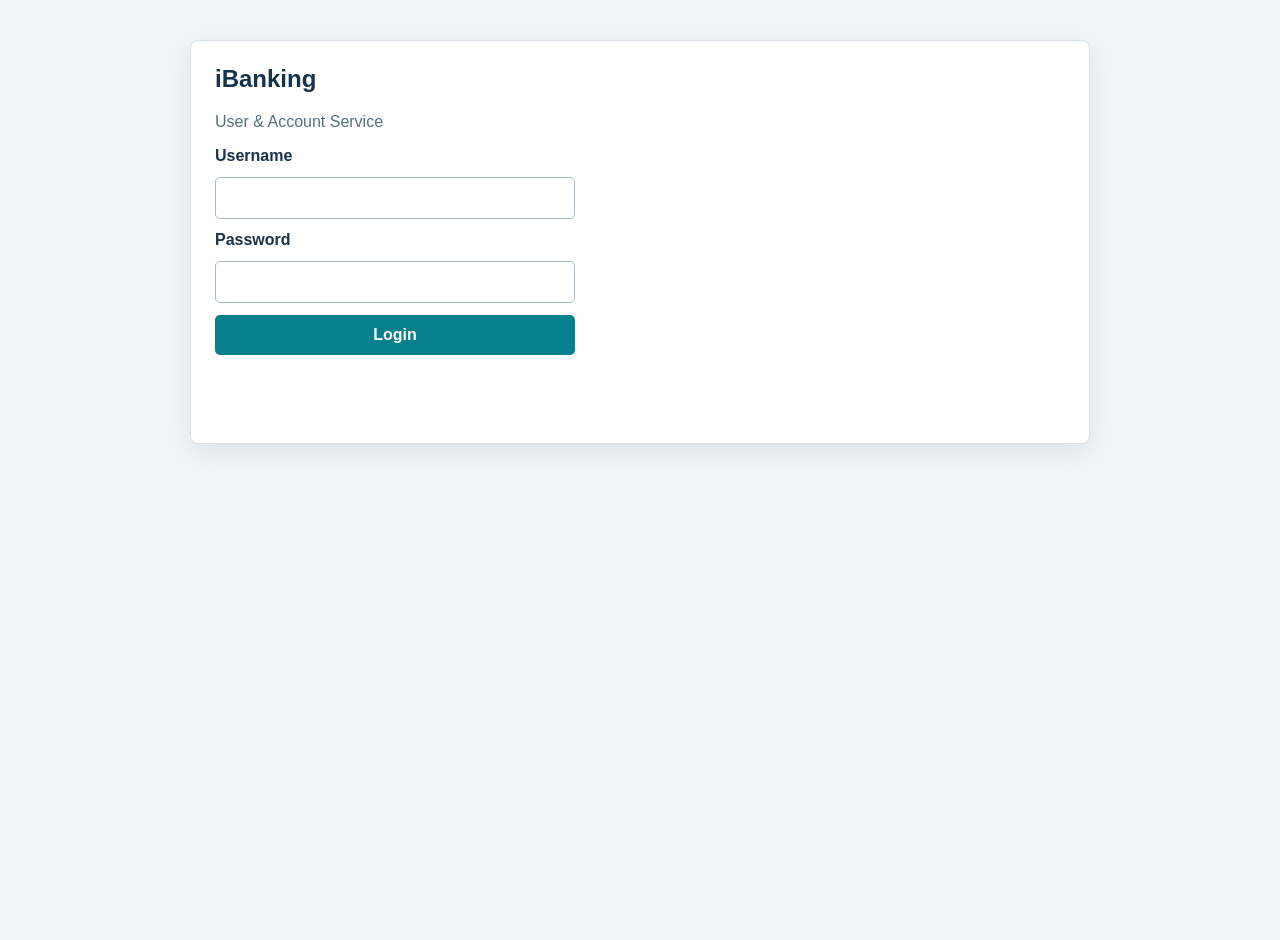
==== frontend/index.html @ 5e80abdf "demo backend and frontend basic" ====
<!doctype html>
<html lang="en">
<head>
	<meta charset="utf-8">
	<meta name="viewport" content="width=device-width, initial-scale=1">
	<title>iBanking User & Account</title>
	<style>
		:root { color-scheme: light; font-family: Arial, sans-serif; color: #17324d; background: #eef4f8; }
		body { margin: 0; min-height: 100vh; }
		main { width: min(900px, calc(100% - 32px)); margin: 40px auto; }
		.panel { background: white; border: 1px solid #d6e1e8; border-radius: 8px; padding: 24px; box-shadow: 0 8px 24px #17324d12; }
		h1, h2 { margin-top: 0; }
		form { display: grid; gap: 12px; max-width: 360px; }
		label { font-weight: 600; }
		input, button { box-sizing: border-box; width: 100%; padding: 11px 12px; font: inherit; border-radius: 5px; border: 1px solid #a9bac7; }
		button { border: 0; color: white; background: #087f8c; cursor: pointer; font-weight: 700; }
		button.secondary { width: auto; background: #547080; padding: 9px 16px; }
		.error { color: #b42318; min-height: 20px; }
		.muted { color: #547080; }
		.profile { display: grid; grid-template-columns: repeat(auto-fit, minmax(180px, 1fr)); gap: 12px; margin-bottom: 24px; }
		.profile div, .account { background: #f4f8fa; padding: 14px; border-radius: 5px; }
		.accounts { display: grid; gap: 10px; }
		.account { display: flex; justify-content: space-between; gap: 16px; flex-wrap: wrap; }
		.hidden { display: none; }
	</style>
</head>
<body>
	<main>
		<section id="login-panel" class="panel">
			<h1>iBanking</h1>
			<p class="muted">User & Account Service</p>
			<form id="login-form">
				<label for="username">Username</label>
				<input id="username" name="username" autocomplete="username" required>
				<label for="password">Password</label>
				<input id="password" name="password" type="password" autocomplete="current-password" required>
				<button type="submit">Login</button>
				<p id="login-error" class="error" role="alert"></p>
			</form>
		</section>

		<section id="dashboard" class="panel hidden">
			<button id="logout" class="secondary" type="button">Logout</button>
			<h1 id="welcome">Profile</h1>
			<div id="profile" class="profile"></div>
			<h2>My Accounts</h2>
			<div id="accounts" class="accounts"></div>
			<p id="dashboard-error" class="error" role="alert"></p>
		</section>
	</main>
	<script>
		const API_BASE_URL = 'http://localhost:8001';
		const tokenKey = 'ibanking_access_token';
		const loginPanel = document.getElementById('login-panel');
		const dashboard = document.getElementById('dashboard');
		const loginError = document.getElementById('login-error');
		const dashboardError = document.getElementById('dashboard-error');

		async function apiRequest(path, options = {}) {
			const token = sessionStorage.getItem(tokenKey);
			const headers = { 'Content-Type': 'application/json', ...(options.headers || {}) };
			if (token) headers.Authorization = `Bearer ${token}`;
			const response = await fetch(`${API_BASE_URL}${path}`, { ...options, headers });
			if (!response.ok) throw new Error((await response.json()).detail || 'Request failed');
			return response.json();
		}

		function renderProfile(user) {
			document.getElementById('welcome').textContent = `Welcome, ${user.fullName}`;
			document.getElementById('profile').innerHTML = [
				['Full name', user.fullName], ['Username', user.username],
				['Phone', user.phone], ['Email', user.email]
			].map(([label, value]) => `<div><strong>${label}</strong><br>${value}</div>`).join('');
		}

		function renderAccounts(accounts) {
			document.getElementById('accounts').innerHTML = accounts.map(account =>
				`<div class="account"><span><strong>${account.accountNumber}</strong><br>${account.status}${account.isDefault ? ' · Default' : ''}</span><strong>${Number(account.balance).toLocaleString()} VND</strong></div>`
			).join('') || '<p class="muted">No accounts found.</p>';
		}

		async function loadDashboard() {
			const [user, accounts] = await Promise.all([apiRequest('/api/v1/users/me'), apiRequest('/api/v1/accounts/me')]);
			renderProfile(user);
			renderAccounts(accounts);
			loginPanel.classList.add('hidden');
			dashboard.classList.remove('hidden');
		}

		document.getElementById('login-form').addEventListener('submit', async event => {
			event.preventDefault();
			loginError.textContent = '';
			try {
				const body = { username: event.target.username.value, password: event.target.password.value };
				const result = await apiRequest('/api/v1/auth/login', { method: 'POST', body: JSON.stringify(body) });
				sessionStorage.setItem(tokenKey, result.access_token);
				await loadDashboard();
			} catch (error) { loginError.textContent = error.message; }
		});

		document.getElementById('logout').addEventListener('click', () => {
			sessionStorage.removeItem(tokenKey);
			dashboard.classList.add('hidden');
			loginPanel.classList.remove('hidden');
		});

		if (sessionStorage.getItem(tokenKey)) loadDashboard().catch(error => {
			sessionStorage.removeItem(tokenKey);
			dashboardError.textContent = error.message;
		});
	</script>
</body>
</html>
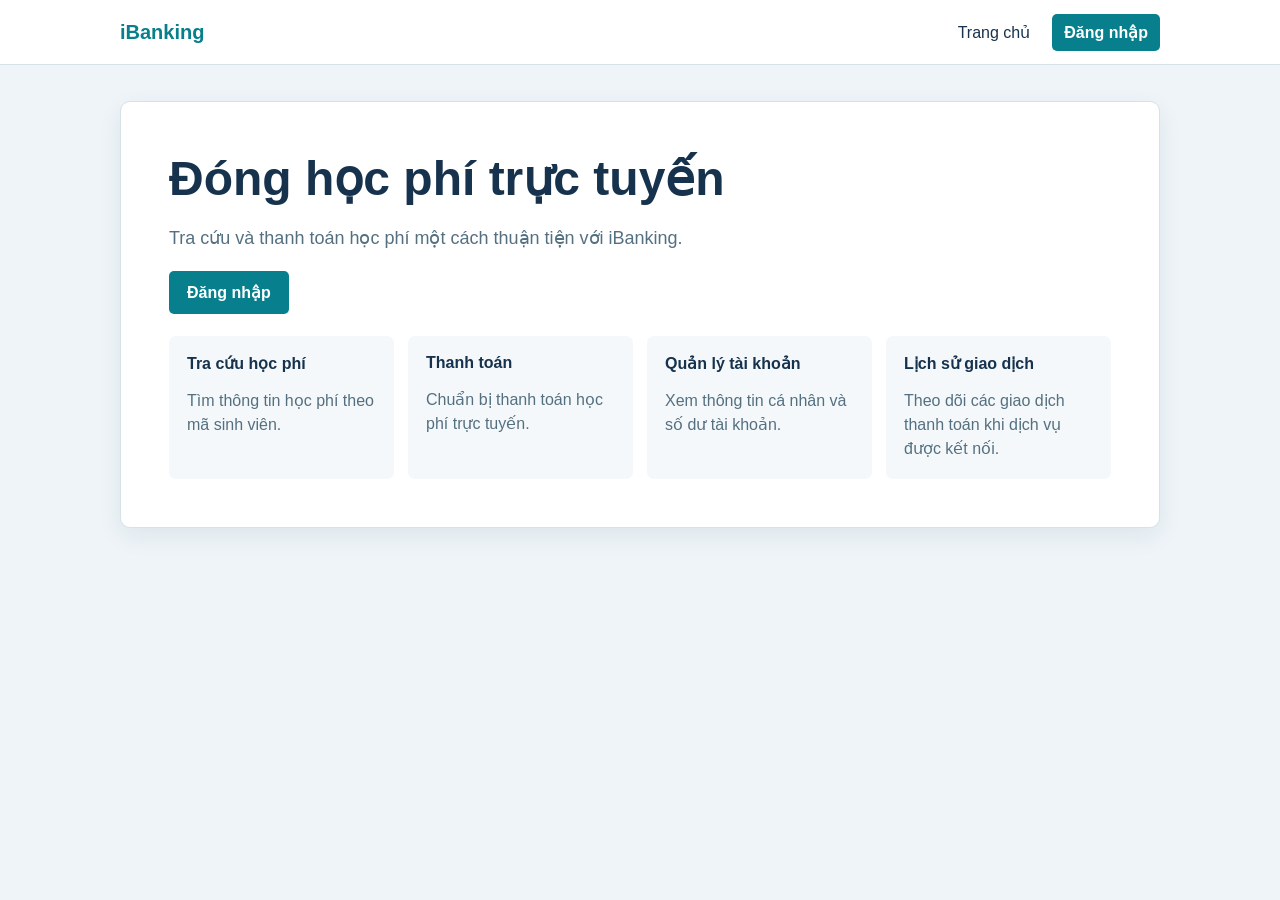
==== commit 4a5212bb: "basic homepage" ====
--- a/frontend/index.html
+++ b/frontend/index.html
@@ -1,15 +1,29 @@
 <!doctype html>
-<html lang="en">
+<html lang="vi">
 <head>
 	<meta charset="utf-8">
 	<meta name="viewport" content="width=device-width, initial-scale=1">
-	<title>iBanking User & Account</title>
+	<title>iBanking – Đóng học phí trực tuyến</title>
 	<style>
 		:root { color-scheme: light; font-family: Arial, sans-serif; color: #17324d; background: #eef4f8; }
 		body { margin: 0; min-height: 100vh; }
-		main { width: min(900px, calc(100% - 32px)); margin: 40px auto; }
-		.panel { background: white; border: 1px solid #d6e1e8; border-radius: 8px; padding: 24px; box-shadow: 0 8px 24px #17324d12; }
+		header { background: white; border-bottom: 1px solid #d6e1e8; }
+		nav { width: min(1040px, calc(100% - 32px)); min-height: 64px; margin: auto; display: flex; align-items: center; justify-content: space-between; gap: 16px; }
+		.brand { color: #087f8c; font-size: 20px; font-weight: 700; text-decoration: none; }
+		.nav-links { display: flex; align-items: center; gap: 10px; }
+		.nav-links a { color: #17324d; text-decoration: none; padding: 9px 12px; border-radius: 5px; }
+		.nav-links a:hover { background: #eef4f8; }
+		.nav-links .nav-login { color: white; background: #087f8c; font-weight: 700; }
+		main { width: min(1040px, calc(100% - 32px)); margin: 36px auto; }
+		.panel { background: white; border: 1px solid #d6e1e8; border-radius: 10px; padding: 28px; box-shadow: 0 8px 24px #17324d12; }
 		h1, h2 { margin-top: 0; }
+		.hero { padding: 48px; }
+		.hero h1 { font-size: clamp(32px, 5vw, 48px); margin-bottom: 14px; }
+		.hero-copy { max-width: 600px; color: #547080; font-size: 18px; line-height: 1.6; }
+		.button { display: inline-block; border: 0; color: white; background: #087f8c; cursor: pointer; font: inherit; font-weight: 700; text-decoration: none; padding: 12px 18px; border-radius: 5px; }
+		.features { display: grid; grid-template-columns: repeat(auto-fit, minmax(190px, 1fr)); gap: 14px; margin-top: 22px; }
+		.feature { background: #f4f8fa; padding: 18px; border-radius: 7px; }
+		.feature p { color: #547080; margin-bottom: 0; line-height: 1.5; }
 		form { display: grid; gap: 12px; max-width: 360px; }
 		label { font-weight: 600; }
 		input, button { box-sizing: border-box; width: 100%; padding: 11px 12px; font: inherit; border-radius: 5px; border: 1px solid #a9bac7; }
@@ -21,29 +35,61 @@
 		.profile div, .account { background: #f4f8fa; padding: 14px; border-radius: 5px; }
 		.accounts { display: grid; gap: 10px; }
 		.account { display: flex; justify-content: space-between; gap: 16px; flex-wrap: wrap; }
+		.section-heading { display: flex; justify-content: space-between; align-items: center; gap: 16px; }
 		.hidden { display: none; }
+		@media (max-width: 560px) {
+			nav { align-items: flex-start; flex-direction: column; padding: 14px 0; }
+			.nav-links { flex-wrap: wrap; }
+			.nav-links a { padding: 8px; }
+			.hero { padding: 28px 22px; }
+			.panel { padding: 22px; }
+		}
 	</style>
 </head>
 <body>
+	<header>
+		<nav aria-label="Điều hướng chính">
+			<a class="brand" href="#home" data-view="home">iBanking</a>
+			<div class="nav-links">
+				<a href="#home" data-view="home">Trang chủ</a>
+				<a id="dashboard-link" class="hidden" href="#dashboard" data-view="dashboard">Tổng quan</a>
+				<a id="login-link" class="nav-login" href="#login" data-view="login">Đăng nhập</a>
+			</div>
+		</nav>
+	</header>
 	<main>
-		<section id="login-panel" class="panel">
-			<h1>iBanking</h1>
-			<p class="muted">User & Account Service</p>
+		<section id="home-panel" class="panel hero">
+			<h1>Đóng học phí trực tuyến</h1>
+			<p class="hero-copy">Tra cứu và thanh toán học phí một cách thuận tiện với iBanking.</p>
+			<a class="button" href="#login" data-view="login">Đăng nhập</a>
+			<div class="features" aria-label="Các tiện ích">
+				<article class="feature"><strong>Tra cứu học phí</strong><p>Tìm thông tin học phí theo mã sinh viên.</p></article>
+				<article class="feature"><strong>Thanh toán</strong><p>Chuẩn bị thanh toán học phí trực tuyến.</p></article>
+				<article class="feature"><strong>Quản lý tài khoản</strong><p>Xem thông tin cá nhân và số dư tài khoản.</p></article>
+				<article class="feature"><strong>Lịch sử giao dịch</strong><p>Theo dõi các giao dịch thanh toán khi dịch vụ được kết nối.</p></article>
+			</div>
+		</section>
+
+		<section id="login-panel" class="panel hidden">
+			<h1>Đăng nhập iBanking</h1>
+			<p class="muted">Sử dụng tài khoản được cấp để tiếp tục.</p>
 			<form id="login-form">
-				<label for="username">Username</label>
+				<label for="username">Tên đăng nhập</label>
 				<input id="username" name="username" autocomplete="username" required>
-				<label for="password">Password</label>
+				<label for="password">Mật khẩu</label>
 				<input id="password" name="password" type="password" autocomplete="current-password" required>
-				<button type="submit">Login</button>
+				<button type="submit">Đăng nhập</button>
 				<p id="login-error" class="error" role="alert"></p>
 			</form>
 		</section>
 
 		<section id="dashboard" class="panel hidden">
-			<button id="logout" class="secondary" type="button">Logout</button>
-			<h1 id="welcome">Profile</h1>
+			<div class="section-heading">
+				<h1 id="welcome">Tổng quan</h1>
+				<button id="logout" class="secondary" type="button">Đăng xuất</button>
+			</div>
 			<div id="profile" class="profile"></div>
-			<h2>My Accounts</h2>
+			<h2>Tài khoản của tôi</h2>
 			<div id="accounts" class="accounts"></div>
 			<p id="dashboard-error" class="error" role="alert"></p>
 		</section>
@@ -51,41 +97,79 @@
 	<script>
 		const API_BASE_URL = 'http://localhost:8001';
 		const tokenKey = 'ibanking_access_token';
+		const homePanel = document.getElementById('home-panel');
 		const loginPanel = document.getElementById('login-panel');
 		const dashboard = document.getElementById('dashboard');
 		const loginError = document.getElementById('login-error');
 		const dashboardError = document.getElementById('dashboard-error');
+		const dashboardLink = document.getElementById('dashboard-link');
+		const loginLink = document.getElementById('login-link');
 
 		async function apiRequest(path, options = {}) {
 			const token = sessionStorage.getItem(tokenKey);
 			const headers = { 'Content-Type': 'application/json', ...(options.headers || {}) };
 			if (token) headers.Authorization = `Bearer ${token}`;
 			const response = await fetch(`${API_BASE_URL}${path}`, { ...options, headers });
-			if (!response.ok) throw new Error((await response.json()).detail || 'Request failed');
+			if (!response.ok) throw new Error((await response.json()).detail || 'Yêu cầu không thành công');
 			return response.json();
 		}
 
+		function showView(view) {
+			homePanel.classList.toggle('hidden', view !== 'home');
+			loginPanel.classList.toggle('hidden', view !== 'login');
+			dashboard.classList.toggle('hidden', view !== 'dashboard');
+		}
+
+		function updateNavigation() {
+			const isAuthenticated = Boolean(sessionStorage.getItem(tokenKey));
+			dashboardLink.classList.toggle('hidden', !isAuthenticated);
+			loginLink.classList.toggle('hidden', isAuthenticated);
+		}
+
 		function renderProfile(user) {
-			document.getElementById('welcome').textContent = `Welcome, ${user.fullName}`;
+			document.getElementById('welcome').textContent = `Xin chào, ${user.fullName}`;
 			document.getElementById('profile').innerHTML = [
-				['Full name', user.fullName], ['Username', user.username],
-				['Phone', user.phone], ['Email', user.email]
+				['Họ và tên', user.fullName], ['Tên đăng nhập', user.username],
+				['Điện thoại', user.phone], ['Email', user.email]
 			].map(([label, value]) => `<div><strong>${label}</strong><br>${value}</div>`).join('');
 		}
 
 		function renderAccounts(accounts) {
 			document.getElementById('accounts').innerHTML = accounts.map(account =>
-				`<div class="account"><span><strong>${account.accountNumber}</strong><br>${account.status}${account.isDefault ? ' · Default' : ''}</span><strong>${Number(account.balance).toLocaleString()} VND</strong></div>`
-			).join('') || '<p class="muted">No accounts found.</p>';
+				`<div class="account"><span><strong>${account.accountNumber}</strong><br>${account.status}${account.isDefault ? ' · Mặc định' : ''}</span><strong>${Number(account.balance).toLocaleString('vi-VN')} VNĐ</strong></div>`
+			).join('') || '<p class="muted">Chưa có tài khoản.</p>';
 		}
 
 		async function loadDashboard() {
 			const [user, accounts] = await Promise.all([apiRequest('/api/v1/users/me'), apiRequest('/api/v1/accounts/me')]);
 			renderProfile(user);
 			renderAccounts(accounts);
-			loginPanel.classList.add('hidden');
-			dashboard.classList.remove('hidden');
-		}
+			updateNavigation();
+			showView('dashboard');
+		}
+
+		async function navigate(view) {
+			if (view === 'dashboard') {
+				if (!sessionStorage.getItem(tokenKey)) return showView('login');
+				try {
+					await loadDashboard();
+				} catch (error) {
+					dashboardError.textContent = error.message;
+					sessionStorage.removeItem(tokenKey);
+					updateNavigation();
+					showView('login');
+				}
+				return;
+			}
+			showView(view);
+		}
+
+		document.querySelectorAll('[data-view]').forEach(link => link.addEventListener('click', event => {
+			event.preventDefault();
+			const view = event.currentTarget.dataset.view;
+			history.replaceState(null, '', `#${view}`);
+			navigate(view);
+		}));
 
 		document.getElementById('login-form').addEventListener('submit', async event => {
 			event.preventDefault();
@@ -95,19 +179,30 @@
 				const result = await apiRequest('/api/v1/auth/login', { method: 'POST', body: JSON.stringify(body) });
 				sessionStorage.setItem(tokenKey, result.access_token);
 				await loadDashboard();
+				history.replaceState(null, '', '#dashboard');
 			} catch (error) { loginError.textContent = error.message; }
 		});
 
 		document.getElementById('logout').addEventListener('click', () => {
 			sessionStorage.removeItem(tokenKey);
-			dashboard.classList.add('hidden');
-			loginPanel.classList.remove('hidden');
+			updateNavigation();
+			showView('home');
+			history.replaceState(null, '', '#home');
 		});
 
-		if (sessionStorage.getItem(tokenKey)) loadDashboard().catch(error => {
-			sessionStorage.removeItem(tokenKey);
-			dashboardError.textContent = error.message;
-		});
+		updateNavigation();
+		if (sessionStorage.getItem(tokenKey)) {
+			loadDashboard().catch(error => {
+				sessionStorage.removeItem(tokenKey);
+				dashboardError.textContent = error.message;
+				updateNavigation();
+				showView('login');
+			});
+		} else if (location.hash === '#login') {
+			showView('login');
+		} else {
+			showView('home');
+		}
 	</script>
 </body>
 </html>
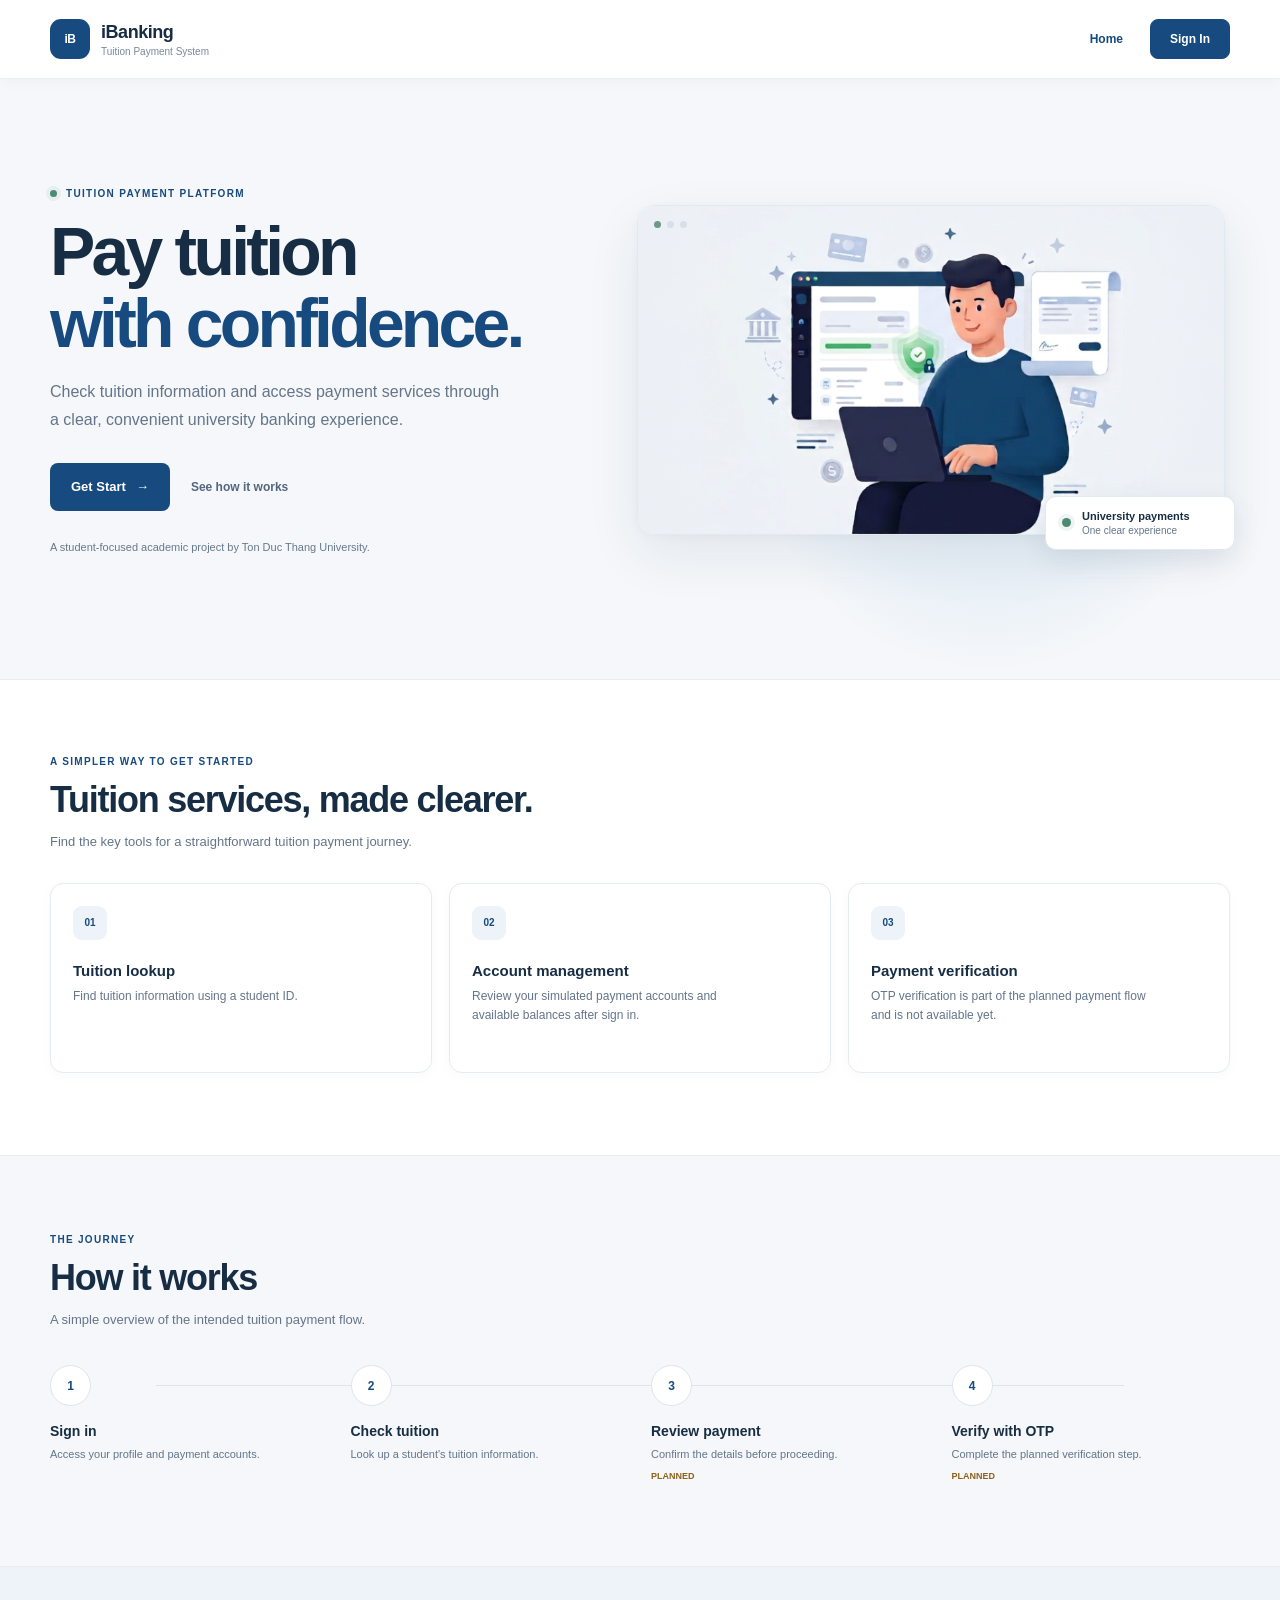
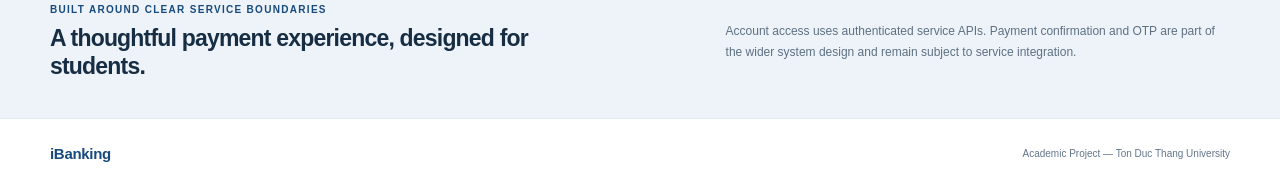
==== commit 046297f2: "user service demo + tuition basic UI: not bakend tuition yet" ====
--- a/frontend/index.html
+++ b/frontend/index.html
@@ -1,208 +1,106 @@
 <!doctype html>
-<html lang="vi">
+<html lang="en">
 <head>
 	<meta charset="utf-8">
 	<meta name="viewport" content="width=device-width, initial-scale=1">
-	<title>iBanking – Đóng học phí trực tuyến</title>
-	<style>
-		:root { color-scheme: light; font-family: Arial, sans-serif; color: #17324d; background: #eef4f8; }
-		body { margin: 0; min-height: 100vh; }
-		header { background: white; border-bottom: 1px solid #d6e1e8; }
-		nav { width: min(1040px, calc(100% - 32px)); min-height: 64px; margin: auto; display: flex; align-items: center; justify-content: space-between; gap: 16px; }
-		.brand { color: #087f8c; font-size: 20px; font-weight: 700; text-decoration: none; }
-		.nav-links { display: flex; align-items: center; gap: 10px; }
-		.nav-links a { color: #17324d; text-decoration: none; padding: 9px 12px; border-radius: 5px; }
-		.nav-links a:hover { background: #eef4f8; }
-		.nav-links .nav-login { color: white; background: #087f8c; font-weight: 700; }
-		main { width: min(1040px, calc(100% - 32px)); margin: 36px auto; }
-		.panel { background: white; border: 1px solid #d6e1e8; border-radius: 10px; padding: 28px; box-shadow: 0 8px 24px #17324d12; }
-		h1, h2 { margin-top: 0; }
-		.hero { padding: 48px; }
-		.hero h1 { font-size: clamp(32px, 5vw, 48px); margin-bottom: 14px; }
-		.hero-copy { max-width: 600px; color: #547080; font-size: 18px; line-height: 1.6; }
-		.button { display: inline-block; border: 0; color: white; background: #087f8c; cursor: pointer; font: inherit; font-weight: 700; text-decoration: none; padding: 12px 18px; border-radius: 5px; }
-		.features { display: grid; grid-template-columns: repeat(auto-fit, minmax(190px, 1fr)); gap: 14px; margin-top: 22px; }
-		.feature { background: #f4f8fa; padding: 18px; border-radius: 7px; }
-		.feature p { color: #547080; margin-bottom: 0; line-height: 1.5; }
-		form { display: grid; gap: 12px; max-width: 360px; }
-		label { font-weight: 600; }
-		input, button { box-sizing: border-box; width: 100%; padding: 11px 12px; font: inherit; border-radius: 5px; border: 1px solid #a9bac7; }
-		button { border: 0; color: white; background: #087f8c; cursor: pointer; font-weight: 700; }
-		button.secondary { width: auto; background: #547080; padding: 9px 16px; }
-		.error { color: #b42318; min-height: 20px; }
-		.muted { color: #547080; }
-		.profile { display: grid; grid-template-columns: repeat(auto-fit, minmax(180px, 1fr)); gap: 12px; margin-bottom: 24px; }
-		.profile div, .account { background: #f4f8fa; padding: 14px; border-radius: 5px; }
-		.accounts { display: grid; gap: 10px; }
-		.account { display: flex; justify-content: space-between; gap: 16px; flex-wrap: wrap; }
-		.section-heading { display: flex; justify-content: space-between; align-items: center; gap: 16px; }
-		.hidden { display: none; }
-		@media (max-width: 560px) {
-			nav { align-items: flex-start; flex-direction: column; padding: 14px 0; }
-			.nav-links { flex-wrap: wrap; }
-			.nav-links a { padding: 8px; }
-			.hero { padding: 28px 22px; }
-			.panel { padding: 22px; }
-		}
-	</style>
+	<title>iBanking | Tuition Payment System</title>
+	<link rel="stylesheet" href="css/style.css">
+	<script src="js/auth.js" defer></script>
 </head>
-<body>
-	<header>
-		<nav aria-label="Điều hướng chính">
-			<a class="brand" href="#home" data-view="home">iBanking</a>
-			<div class="nav-links">
-				<a href="#home" data-view="home">Trang chủ</a>
-				<a id="dashboard-link" class="hidden" href="#dashboard" data-view="dashboard">Tổng quan</a>
-				<a id="login-link" class="nav-login" href="#login" data-view="login">Đăng nhập</a>
+<body class="landing-page">
+	<header class="landing-header">
+		<div class="landing-header-inner container">
+			<a class="landing-brand" href="index.html" aria-label="iBanking home">
+				<span class="landing-brand-mark" aria-hidden="true">iB</span>
+				<span><strong>iBanking</strong><small>Tuition Payment System</small></span>
+			</a>
+			<nav class="landing-nav" aria-label="Main navigation">
+				<a class="public-home-link active" href="index.html">Home</a>
+				<a class="auth-link logged-in-only hidden" href="dashboard.html">Dashboard</a>
+				<a class="auth-link logged-in-only hidden" href="tuition.html">Tuition</a>
+				<a class="auth-link logged-in-only hidden" href="accounts.html">Accounts</a>
+				<a class="auth-link logged-in-only hidden" href="history.html">History</a>
+				<a class="auth-link logged-in-only hidden" href="profile.html">Profile</a>
+				<a class="landing-signin auth-link logged-out-only" href="login.html">Sign In</a>
+				<a class="landing-signin auth-link logged-in-only hidden" href="login.html" data-logout>Logout</a>
+			</nav>
+		</div>
+	</header>
+
+	<main>
+		<section class="landing-hero container" aria-labelledby="hero-title">
+			<div class="landing-hero-copy">
+				<p class="landing-kicker"><span aria-hidden="true"></span> Tuition payment platform</p>
+				<h1 id="hero-title">Pay tuition<br><span>with confidence.</span></h1>
+				<p class="landing-lead">Check tuition information and access payment services through a clear, convenient university banking experience.</p>
+				<div class="landing-actions">
+					<a class="button landing-primary-cta logged-out-only" href="login.html">Get Start <span aria-hidden="true">&rarr;</span></a>
+					<a class="button landing-primary-cta auth-link logged-in-only hidden" href="dashboard.html">Go to Dashboard <span aria-hidden="true">&rarr;</span></a>
+					<a class="landing-secondary-cta" href="#how-it-works">See how it works</a>
+				</div>
+				<p class="landing-caption">A student-focused academic project by Ton Duc Thang University.</p>
 			</div>
-		</nav>
-	</header>
-	<main>
-		<section id="home-panel" class="panel hero">
-			<h1>Đóng học phí trực tuyến</h1>
-			<p class="hero-copy">Tra cứu và thanh toán học phí một cách thuận tiện với iBanking.</p>
-			<a class="button" href="#login" data-view="login">Đăng nhập</a>
-			<div class="features" aria-label="Các tiện ích">
-				<article class="feature"><strong>Tra cứu học phí</strong><p>Tìm thông tin học phí theo mã sinh viên.</p></article>
-				<article class="feature"><strong>Thanh toán</strong><p>Chuẩn bị thanh toán học phí trực tuyến.</p></article>
-				<article class="feature"><strong>Quản lý tài khoản</strong><p>Xem thông tin cá nhân và số dư tài khoản.</p></article>
-				<article class="feature"><strong>Lịch sử giao dịch</strong><p>Theo dõi các giao dịch thanh toán khi dịch vụ được kết nối.</p></article>
+
+			<div class="landing-hero-art">
+				<div class="landing-art-glow" aria-hidden="true"></div>
+				<div class="landing-art-frame">
+					<img src="assets/ibanking-hero.png" alt="Illustration of tuition documents and a secure online payment experience">
+				</div>
+				<div class="landing-art-label"><span class="landing-art-dot" aria-hidden="true"></span><span><strong>University payments</strong><small>One clear experience</small></span></div>
 			</div>
 		</section>
 
-		<section id="login-panel" class="panel hidden">
-			<h1>Đăng nhập iBanking</h1>
-			<p class="muted">Sử dụng tài khoản được cấp để tiếp tục.</p>
-			<form id="login-form">
-				<label for="username">Tên đăng nhập</label>
-				<input id="username" name="username" autocomplete="username" required>
-				<label for="password">Mật khẩu</label>
-				<input id="password" name="password" type="password" autocomplete="current-password" required>
-				<button type="submit">Đăng nhập</button>
-				<p id="login-error" class="error" role="alert"></p>
-			</form>
+		<section class="landing-features" aria-labelledby="features-title">
+			<div class="container">
+				<div class="landing-section-heading">
+					<p class="landing-kicker">A simpler way to get started</p>
+					<h2 id="features-title">Tuition services, made clearer.</h2>
+					<p>Find the key tools for a straightforward tuition payment journey.</p>
+				</div>
+				<div class="landing-feature-grid">
+					<article class="landing-feature-card">
+						<span class="landing-feature-index">01</span>
+						<h3>Tuition lookup</h3>
+						<p>Find tuition information using a student ID.</p>
+					</article>
+					<article class="landing-feature-card">
+						<span class="landing-feature-index">02</span>
+						<h3>Account management</h3>
+						<p>Review your simulated payment accounts and available balances after sign in.</p>
+					</article>
+					<article class="landing-feature-card landing-feature-planned">
+						<span class="landing-feature-index">03</span>
+						<h3>Payment verification</h3>
+						<p>OTP verification is part of the planned payment flow and is not available yet.</p>
+					</article>
+				</div>
+			</div>
 		</section>
 
-		<section id="dashboard" class="panel hidden">
-			<div class="section-heading">
-				<h1 id="welcome">Tổng quan</h1>
-				<button id="logout" class="secondary" type="button">Đăng xuất</button>
+		<section id="how-it-works" class="landing-process container" aria-labelledby="process-title">
+			<div class="landing-section-heading">
+				<p class="landing-kicker">The journey</p>
+				<h2 id="process-title">How it works</h2>
+				<p>A simple overview of the intended tuition payment flow.</p>
 			</div>
-			<div id="profile" class="profile"></div>
-			<h2>Tài khoản của tôi</h2>
-			<div id="accounts" class="accounts"></div>
-			<p id="dashboard-error" class="error" role="alert"></p>
+			<ol class="landing-steps">
+				<li><span class="landing-step-number">1</span><div><h3>Sign in</h3><p>Access your profile and payment accounts.</p></div></li>
+				<li><span class="landing-step-number">2</span><div><h3>Check tuition</h3><p>Look up a student's tuition information.</p></div></li>
+				<li><span class="landing-step-number">3</span><div><h3>Review payment</h3><p>Confirm the details before proceeding.</p><small>Planned</small></div></li>
+				<li><span class="landing-step-number">4</span><div><h3>Verify with OTP</h3><p>Complete the planned verification step.</p><small>Planned</small></div></li>
+			</ol>
+		</section>
+
+		<section class="landing-trust">
+			<div class="container landing-trust-inner">
+				<div><p class="landing-kicker">Built around clear service boundaries</p><h2>A thoughtful payment experience, designed for students.</h2></div>
+				<p>Account access uses authenticated service APIs. Payment confirmation and OTP are part of the wider system design and remain subject to service integration.</p>
+			</div>
 		</section>
 	</main>
-	<script>
-		const API_BASE_URL = 'http://localhost:8001';
-		const tokenKey = 'ibanking_access_token';
-		const homePanel = document.getElementById('home-panel');
-		const loginPanel = document.getElementById('login-panel');
-		const dashboard = document.getElementById('dashboard');
-		const loginError = document.getElementById('login-error');
-		const dashboardError = document.getElementById('dashboard-error');
-		const dashboardLink = document.getElementById('dashboard-link');
-		const loginLink = document.getElementById('login-link');
 
-		async function apiRequest(path, options = {}) {
-			const token = sessionStorage.getItem(tokenKey);
-			const headers = { 'Content-Type': 'application/json', ...(options.headers || {}) };
-			if (token) headers.Authorization = `Bearer ${token}`;
-			const response = await fetch(`${API_BASE_URL}${path}`, { ...options, headers });
-			if (!response.ok) throw new Error((await response.json()).detail || 'Yêu cầu không thành công');
-			return response.json();
-		}
-
-		function showView(view) {
-			homePanel.classList.toggle('hidden', view !== 'home');
-			loginPanel.classList.toggle('hidden', view !== 'login');
-			dashboard.classList.toggle('hidden', view !== 'dashboard');
-		}
-
-		function updateNavigation() {
-			const isAuthenticated = Boolean(sessionStorage.getItem(tokenKey));
-			dashboardLink.classList.toggle('hidden', !isAuthenticated);
-			loginLink.classList.toggle('hidden', isAuthenticated);
-		}
-
-		function renderProfile(user) {
-			document.getElementById('welcome').textContent = `Xin chào, ${user.fullName}`;
-			document.getElementById('profile').innerHTML = [
-				['Họ và tên', user.fullName], ['Tên đăng nhập', user.username],
-				['Điện thoại', user.phone], ['Email', user.email]
-			].map(([label, value]) => `<div><strong>${label}</strong><br>${value}</div>`).join('');
-		}
-
-		function renderAccounts(accounts) {
-			document.getElementById('accounts').innerHTML = accounts.map(account =>
-				`<div class="account"><span><strong>${account.accountNumber}</strong><br>${account.status}${account.isDefault ? ' · Mặc định' : ''}</span><strong>${Number(account.balance).toLocaleString('vi-VN')} VNĐ</strong></div>`
-			).join('') || '<p class="muted">Chưa có tài khoản.</p>';
-		}
-
-		async function loadDashboard() {
-			const [user, accounts] = await Promise.all([apiRequest('/api/v1/users/me'), apiRequest('/api/v1/accounts/me')]);
-			renderProfile(user);
-			renderAccounts(accounts);
-			updateNavigation();
-			showView('dashboard');
-		}
-
-		async function navigate(view) {
-			if (view === 'dashboard') {
-				if (!sessionStorage.getItem(tokenKey)) return showView('login');
-				try {
-					await loadDashboard();
-				} catch (error) {
-					dashboardError.textContent = error.message;
-					sessionStorage.removeItem(tokenKey);
-					updateNavigation();
-					showView('login');
-				}
-				return;
-			}
-			showView(view);
-		}
-
-		document.querySelectorAll('[data-view]').forEach(link => link.addEventListener('click', event => {
-			event.preventDefault();
-			const view = event.currentTarget.dataset.view;
-			history.replaceState(null, '', `#${view}`);
-			navigate(view);
-		}));
-
-		document.getElementById('login-form').addEventListener('submit', async event => {
-			event.preventDefault();
-			loginError.textContent = '';
-			try {
-				const body = { username: event.target.username.value, password: event.target.password.value };
-				const result = await apiRequest('/api/v1/auth/login', { method: 'POST', body: JSON.stringify(body) });
-				sessionStorage.setItem(tokenKey, result.access_token);
-				await loadDashboard();
-				history.replaceState(null, '', '#dashboard');
-			} catch (error) { loginError.textContent = error.message; }
-		});
-
-		document.getElementById('logout').addEventListener('click', () => {
-			sessionStorage.removeItem(tokenKey);
-			updateNavigation();
-			showView('home');
-			history.replaceState(null, '', '#home');
-		});
-
-		updateNavigation();
-		if (sessionStorage.getItem(tokenKey)) {
-			loadDashboard().catch(error => {
-				sessionStorage.removeItem(tokenKey);
-				dashboardError.textContent = error.message;
-				updateNavigation();
-				showView('login');
-			});
-		} else if (location.hash === '#login') {
-			showView('login');
-		} else {
-			showView('home');
-		}
-	</script>
+	<footer class="landing-footer">
+		<div class="container landing-footer-inner"><a class="landing-footer-brand" href="index.html">iBanking</a><span>Academic Project — Ton Duc Thang University</span></div>
+	</footer>
 </body>
 </html>
--- a/frontend/css/style.css
+++ b/frontend/css/style.css
@@ -0,0 +1,314 @@
+:root {
+	color-scheme: light;
+	font-family: "Segoe UI", Arial, sans-serif;
+	color: #202733;
+	background: #f5f7fa;
+	--primary: #174a7e;
+	--primary-dark: #10385f;
+	--primary-light: #edf5fc;
+	--background: #f5f7fa;
+	--surface: #ffffff;
+	--border: #e5e9ef;
+	--text: #202733;
+	--muted: #7a8491;
+	--success: #198754;
+	--warning: #c27a14;
+	--danger: #c23b3b;
+}
+
+* { box-sizing: border-box; }
+html { scroll-behavior: smooth; }
+body { margin: 0; min-width: 320px; min-height: 100vh; background: var(--background); color: var(--text); }
+a { color: inherit; }
+.container { width: calc(100% - 48px); max-width: 1180px; margin-inline: auto; }
+.top-header { border-top: 4px solid var(--primary); border-bottom: 1px solid var(--border); background: var(--surface); }
+.header-content { min-height: 78px; display: flex; align-items: center; justify-content: space-between; gap: 20px; }
+.school { display: inline-flex; align-items: center; gap: 14px; color: inherit; text-decoration: none; }
+.school-mark { width: 52px; height: 42px; display: grid; place-items: center; border-radius: 8px; background: var(--primary); color: #fff; font-size: 12px; font-weight: 750; letter-spacing: .4px; }
+.school-name strong, .school-name small { display: block; }
+.school-name strong { color: #172333; font-size: 20px; font-weight: 650; }
+.school-name small { margin-top: 3px; color: var(--muted); font-size: 12px; }
+.portal-label { display: flex; flex-direction: column; gap: 3px; text-align: right; }
+.portal-label span { color: #9aa2ad; font-size: 11px; }
+.portal-label strong { color: #394351; font-size: 13px; font-weight: 600; }
+.navigation { border-bottom: 1px solid var(--border); background: var(--surface); }
+.navigation-content { min-height: 50px; display: flex; align-items: stretch; gap: 26px; overflow-x: auto; }
+.navigation a { position: relative; flex: 0 0 auto; display: flex; align-items: center; color: #626d7a; font-size: 13px; font-weight: 500; text-decoration: none; white-space: nowrap; }
+.navigation a:hover { color: var(--primary); }
+.navigation a.active { color: var(--primary); font-weight: 650; }
+.navigation a.active::after { position: absolute; right: 0; bottom: -1px; left: 0; height: 3px; border-radius: 3px 3px 0 0; background: var(--primary); content: ""; }
+.button { display: inline-flex; min-height: 44px; align-items: center; justify-content: center; gap: 10px; padding: 0 19px; border: 0; border-radius: 7px; background: var(--primary); color: white; font: inherit; font-size: 13px; font-weight: 650; text-decoration: none; cursor: pointer; transition: background .15s ease; }
+.button:hover:not(:disabled) { background: var(--primary-dark); }
+.button:disabled { background: #d2d7dd; color: white; cursor: not-allowed; }
+main.container { max-width: 1000px; }
+h1, h2, h3, p { margin-top: 0; }
+h1, h2, h3 { color: #172333; }
+h1 { margin-bottom: 12px; font-size: clamp(29px, 4vw, 40px); font-weight: 650; letter-spacing: -.4px; }
+h2 { margin-bottom: 0; font-size: 25px; font-weight: 650; letter-spacing: -.3px; }
+h3 { margin-bottom: 9px; font-size: 16px; font-weight: 650; }
+.muted { color: #7a8491; }
+.page-content { min-height: calc(100vh - 202px); padding-top: 29px; padding-bottom: 70px; }
+.page-heading { margin-bottom: 25px; }
+.page-heading h1 { margin-bottom: 7px; }
+.page-heading p { margin-bottom: 0; color: var(--muted); font-size: 13px; line-height: 1.55; }
+.breadcrumb { margin-bottom: 16px; color: #929ba7; font-size: 12px; }
+.breadcrumb span { margin: 0 7px; color: #bdc3ca; }
+.card { border: 1px solid var(--border); border-radius: 12px; background: var(--surface); box-shadow: 0 2px 8px #1f2d3d09; }
+.eyebrow { margin-bottom: 8px; color: var(--primary); font-size: 11px; font-weight: 750; letter-spacing: .1em; text-transform: uppercase; }
+.hero { min-height: calc(100vh - 200px); display: grid; grid-template-columns: 1fr 1.05fr; align-items: center; gap: 48px; padding-block: 42px; }
+.hero-copy { max-width: 550px; }
+.hero h1 { margin-bottom: 16px; font-size: clamp(38px, 5vw, 60px); line-height: 1.08; }
+.hero h1 span { color: var(--primary); }
+.lead { max-width: 440px; margin-bottom: 25px; color: #6b7581; font-size: 17px; line-height: 1.7; }
+.small-note { margin: 12px 0 0; color: #89929d; font-size: 12px; }
+.status-pill { display: inline-block; padding: 5px 8px; border-radius: 20px; background: #f0f3f7; color: #66788c; font-size: 10px; font-weight: 700; }
+.hero-image-wrap { min-width: 0; }
+.hero-image { display: block; width: 100%; height: auto; max-height: 470px; object-fit: contain; border-radius: 12px; box-shadow: 0 16px 42px #174a7e16; }
+.site-footer { border-top: 1px solid var(--border); background: white; }
+.footer-inner { min-height: 68px; display: flex; align-items: center; justify-content: space-between; gap: 15px; color: #89929d; font-size: 11px; }
+.brand { color: var(--primary); font-size: 19px; font-weight: 750; letter-spacing: -.03em; text-decoration: none; }
+.signin-page { min-height: calc(100vh - 202px); display: grid; place-items: center; padding-block: 35px; }
+.signin-card { width: min(100%, 470px); padding: 35px; }
+.signin-brand { margin-bottom: 25px; color: var(--primary); font-size: 25px; font-weight: 750; text-align: center; }
+.signin-card h1 { margin-bottom: 8px; font-size: 27px; }
+.signin-card > .muted { margin-bottom: 0; font-size: 13px; }
+.back-home { display: block; margin-top: 18px; color: var(--primary); font-size: 12px; font-weight: 650; text-align: center; text-decoration: none; }
+.back-home:hover { text-decoration: underline; }
+.form-stack { display: grid; gap: 9px; margin-top: 23px; }
+.form-stack label { margin-top: 4px; color: #53606e; font-size: 12px; font-weight: 600; }
+.form-stack input { width: 100%; height: 43px; padding: 0 13px; border: 1px solid #d5dbe3; border-radius: 7px; background: white; color: var(--text); font: inherit; font-size: 13px; }
+.form-stack input:focus { outline: none; border-color: #6692bc; box-shadow: 0 0 0 3px #174a7e14; }
+.form-stack .button { width: 100%; margin-top: 7px; }
+.form-error { min-height: 20px; margin: 8px 0 0; color: var(--danger); font-size: 12px; }
+.quick-grid { display: grid; grid-template-columns: repeat(2, 1fr); gap: 15px; }
+.dashboard-summary { display: flex; align-items: center; justify-content: space-between; gap: 20px; margin-bottom: 18px; padding: 20px 23px; }
+.dashboard-summary .eyebrow { margin: 0 0 7px; }
+.dashboard-summary h2 { font-size: 19px; }
+.dashboard-summary > div:nth-child(2) strong { display: block; color: var(--primary); font-size: 21px; }
+.quick-card { min-height: 105px; display: flex; align-items: center; gap: 14px; padding: 18px; text-decoration: none; }
+a.quick-card:hover { border-color: #b8c9da; transform: translateY(-1px); }
+.quick-icon { display: grid; flex: 0 0 40px; height: 40px; place-items: center; border-radius: 8px; background: var(--primary-light); color: var(--primary); font-weight: 750; }
+.quick-card strong, .quick-card small { display: block; }
+.quick-card strong { margin-bottom: 5px; font-size: 13px; }
+.quick-card small { color: #74808d; font-size: 11px; line-height: 1.5; }
+.arrow { margin-left: auto; color: var(--primary); }
+.quick-card .status-pill { margin-left: auto; white-space: nowrap; }
+.profile-details { display: block; overflow: hidden; }
+.profile-identity { padding: 24px; border-bottom: 1px solid var(--border); background: linear-gradient(110deg, #fff, #f4f8fc); }
+.profile-identity h2 { margin-bottom: 5px; font-size: 22px; }
+.profile-identity p { margin: 0; color: var(--muted); font-size: 13px; }
+.profile-information { display: grid; grid-template-columns: repeat(2, minmax(0, 1fr)); gap: 1px; background: var(--border); }
+.detail-item { min-height: 84px; padding: 18px; background: white; }
+.detail-item span { display: block; }
+.detail-label { margin-bottom: 6px; color: #718198; font-size: 10px; font-weight: 650; letter-spacing: .04em; text-transform: uppercase; }
+.detail-value { color: #303b48; font-size: 14px; font-weight: 600; overflow-wrap: anywhere; }
+.account-list { display: grid; grid-template-columns: repeat(auto-fit, minmax(270px, 1fr)); gap: 15px; }
+.account-card { padding: 20px; }
+.account-card-top { display: flex; align-items: center; justify-content: space-between; gap: 11px; margin-bottom: 20px; }
+.account-number { font-size: 17px; font-weight: 700; letter-spacing: .02em; }
+.account-badge { padding: 5px 8px; border-radius: 20px; background: #eaf7ef; color: var(--success); font-size: 10px; font-weight: 700; text-transform: uppercase; }
+.account-badge.inactive { background: #fff5e5; color: var(--warning); }
+.account-balance { margin-bottom: 18px; color: #202733; font-size: 25px; font-weight: 700; letter-spacing: -.02em; }
+.account-meta { display: flex; justify-content: space-between; gap: 12px; padding-top: 13px; border-top: 1px solid #edf0f3; color: #708198; font-size: 11px; }
+.account-meta strong { color: #344c68; }
+.empty-state { padding: 20px; color: #708198; }
+.history-panel { overflow: hidden; }
+.history-message { margin: 0; padding: 22px; color: #657487; font-size: 13px; line-height: 1.6; }
+.history-table-wrap { width: 100%; overflow-x: auto; }
+.history-table-wrap table { width: 100%; border-collapse: collapse; text-align: left; }
+.history-table-wrap th, .history-table-wrap td { padding: 14px 16px; border-bottom: 1px solid var(--border); font-size: 12px; white-space: nowrap; }
+.history-table-wrap th { background: #f8fafc; color: #718198; font-size: 10px; letter-spacing: .04em; text-transform: uppercase; }
+.history-table-wrap tr:last-child td { border-bottom: 0; }
+.auth-pending main { visibility: hidden; }
+.hidden { display: none !important; }
+
+/* Tuition page components use the same portal palette and card system. */
+.tuition-page { max-width: 1000px; }
+.tuition-page .page-heading h1 { font-size: 27px; }
+.tuition-section { margin-bottom: 18px; padding: 24px 27px; }
+.tuition-section-heading { display: flex; align-items: center; gap: 13px; margin-bottom: 21px; }
+.tuition-section-heading h2 { margin: 0 0 4px; color: #263241; font-size: 16px; }
+.tuition-section-heading p { margin: 0; color: #949da8; font-size: 11px; }
+.step-number { width: 31px; height: 31px; flex: 0 0 31px; display: grid; place-items: center; border-radius: 8px; background: var(--primary-light); color: var(--primary); font-size: 13px; font-weight: 700; }
+.tuition-detail-grid { display: grid; grid-template-columns: repeat(2, minmax(0, 1fr)); gap: 1px; overflow: hidden; border: 1px solid var(--border); border-radius: 9px; background: var(--border); }
+.tuition-detail { min-height: 72px; padding: 15px; background: white; }
+.tuition-detail > span:first-child, .payment-summary span { display: block; margin-bottom: 6px; color: #9099a5; font-size: 10px; }
+.tuition-detail strong { color: #303b48; font-size: 13px; font-weight: 600; overflow-wrap: anywhere; }
+.tuition-detail .tuition-amount, .payment-summary .tuition-amount { color: var(--primary); font-size: 16px; font-weight: 700; }
+.payer-choice-group { display: grid; grid-template-columns: repeat(2, minmax(0, 1fr)); gap: 10px; margin-bottom: 17px; }
+.payer-choice { display: flex; gap: 10px; align-items: flex-start; padding: 13px; border: 1px solid var(--border); border-radius: 8px; background: #fff; cursor: pointer; }
+.payer-choice:has(input:checked) { border-color: #91abc6; background: var(--primary-light); }
+.payer-choice input { flex: 0 0 auto; margin-top: 2px; accent-color: var(--primary); }
+.payer-choice strong, .payer-choice small { display: block; }
+.payer-choice strong { margin-bottom: 4px; color: #303b48; font-size: 12px; }
+.payer-choice small { color: #7a8491; font-size: 10px; line-height: 1.45; }
+.student-search-form { max-width: 650px; }
+.student-search-form > label { display: block; margin-bottom: 7px; color: #53606e; font-size: 12px; font-weight: 600; }
+.search-control { display: flex; gap: 9px; }
+.search-control input { flex: 1; min-width: 0; height: 44px; padding: 0 13px; border: 1px solid #d5dbe3; border-radius: 7px; background: #fff; color: var(--text); font: inherit; font-size: 13px; }
+.search-control input:focus { outline: none; border-color: #6692bc; box-shadow: 0 0 0 3px #174a7e14; }
+.search-control .button { min-width: 100px; }
+.search-control .button:disabled { opacity: .6; cursor: wait; }
+.tuition-inline-message { min-height: 18px; margin: 10px 0 0; color: var(--danger); font-size: 11px; line-height: 1.5; }
+.tuition-result { margin-top: 16px; overflow: hidden; border: 1px solid var(--border); border-radius: 9px; }
+.tuition-result h3 { margin: 0; padding: 12px 15px; border-bottom: 1px solid var(--border); background: #f8fafc; color: #586574; font-size: 12px; }
+.tuition-status { width: fit-content; display: inline-block; padding: 5px 9px; border-radius: 20px; background: #fff5e5; color: var(--warning) !important; font-size: 10px !important; font-weight: 700; }
+.tuition-status.paid { background: #eaf7ef; color: var(--success) !important; }
+.tuition-status.unknown { background: #f0f3f7; color: #66788c !important; }
+.tuition-message { margin-bottom: 15px; padding: 11px 13px; border: 1px solid transparent; border-radius: 7px; font-size: 11px; line-height: 1.5; }
+.warning-message { border-color: #ebe1b7; background: #fffbea; color: #79651d; }
+.error-message { border-color: #f0d2d2; background: #fff5f5; color: #ad3939; }
+.success-message { margin: 13px 0 0; border-color: #cce7d7; background: #eaf7ef; color: var(--success); }
+.account-options { display: grid; gap: 9px; }
+.account-option { display: grid; grid-template-columns: auto minmax(130px, 1.2fr) minmax(120px, 1fr) minmax(90px, .7fr) auto; align-items: center; gap: 11px; padding: 12px 13px; border: 1px solid var(--border); border-radius: 8px; background: white; cursor: pointer; }
+.account-option:has(input:checked) { border-color: #91abc6; background: var(--primary-light); }
+.account-option:has(input:disabled) { opacity: .58; cursor: not-allowed; }
+.account-option input { accent-color: var(--primary); }
+.account-option span { display: block; }
+.account-option .option-label { margin-bottom: 4px; color: #9099a5; font-size: 9px; font-weight: 650; text-transform: uppercase; }
+.account-option strong { color: #303b48; font-size: 11px; overflow-wrap: anywhere; }
+.account-option .default-label { color: var(--primary); font-size: 9px; font-weight: 700; }
+.payment-summary { display: grid; grid-template-columns: 1fr 1fr; gap: 12px; margin-top: 16px; padding: 15px; border: 1px solid var(--border); border-radius: 8px; background: #f8fafc; }
+.payment-summary strong { color: #303b48; font-size: 15px; }
+.confirmation-check { display: flex; gap: 9px; align-items: flex-start; margin: 15px 0 12px; color: #626d79; font-size: 11px; line-height: 1.5; cursor: pointer; }
+.confirmation-check input { flex: 0 0 auto; margin-top: 2px; accent-color: var(--primary); }
+.tuition-note { margin: 9px 0 0; color: #89929d; font-size: 10px; line-height: 1.5; }
+.tuition-page .hidden { display: none !important; }
+
+@media (max-width: 850px) {
+	.hero { gap: 25px; }
+}
+@media (max-width: 700px) {
+	.container { width: calc(100% - 30px); }
+	.navigation-content { gap: 20px; }
+	.hero { grid-template-columns: 1fr; padding-block: 40px 26px; }
+	.hero { min-height: 0; gap: 8px; padding-block: 40px 30px; }
+	.tuition-section { padding: 21px 19px; }
+	.account-option { grid-template-columns: auto 1fr 1fr; }
+	.account-option .option-status, .account-option .default-label { grid-column: 2 / -1; }
+}
+@media (max-width: 500px) {
+	.portal-label { display: none; }
+	.quick-grid, .tuition-detail-grid, .payer-choice-group, .payment-summary { grid-template-columns: 1fr; }
+	.search-control { align-items: stretch; flex-direction: column; }
+	.account-option { grid-template-columns: auto 1fr; }
+	.account-option > span:not(.default-label) { grid-column: 2; }
+	.account-option .default-label { grid-column: 2; }
+	.signin-card { padding: 27px 22px; }
+	.quick-card { padding: 15px; }
+	.dashboard-summary { align-items: flex-start; flex-direction: column; padding: 18px; }
+	.profile-information { grid-template-columns: 1fr; }
+}
+
+/* Public landing page */
+.landing-page { --landing-ink: #172d43; --landing-muted: #64758a; }
+.landing-header { position: relative; z-index: 2; border-bottom: 1px solid #e7edf3; background: #fff; box-shadow: 0 3px 14px #17324d08; }
+.landing-header-inner { min-height: 78px; display: flex; align-items: center; justify-content: space-between; gap: 24px; }
+.landing-brand { display: inline-flex; flex: 0 0 auto; align-items: center; gap: 11px; color: inherit; text-decoration: none; }
+.landing-brand-mark { width: 40px; height: 40px; display: grid; place-items: center; border-radius: 11px; background: var(--primary); color: #fff; font-size: 12px; font-weight: 750; letter-spacing: -.04em; }
+.landing-brand strong, .landing-brand small { display: block; }
+.landing-brand strong { color: var(--landing-ink); font-size: 18px; font-weight: 700; letter-spacing: -.025em; }
+.landing-brand small { margin-top: 3px; color: #78889b; font-size: 10px; }
+.landing-nav { display: flex; align-items: center; justify-content: flex-end; gap: 27px; }
+.landing-nav > a:not(.landing-signin) { position: relative; display: inline-flex; min-height: 42px; align-items: center; color: #5e7084; font-size: 12px; font-weight: 600; text-decoration: none; }
+.landing-nav > a:not(.landing-signin):hover, .landing-nav > a:not(.landing-signin).active { color: var(--primary); }
+.landing-nav > a:focus-visible, .landing-actions a:focus-visible, .landing-footer a:focus-visible { outline: 3px solid #86acd0; outline-offset: 3px; }
+.landing-signin { min-height: 40px; display: inline-flex; align-items: center; justify-content: center; padding: 0 19px; border: 1px solid var(--primary); border-radius: 8px; background: var(--primary); color: #fff; font-size: 12px; font-weight: 700; text-decoration: none; transition: background-color .15s ease, border-color .15s ease; }
+.landing-signin:hover { border-color: var(--primary-dark); background: var(--primary-dark); }
+.landing-hero { min-height: 600px; display: grid; grid-template-columns: minmax(0, .92fr) minmax(0, 1.08fr); align-items: center; gap: clamp(34px, 5vw, 72px); padding-block: 55px 68px; }
+.landing-hero-copy { max-width: 560px; }
+.landing-kicker { display: flex; align-items: center; gap: 9px; margin: 0 0 17px; color: var(--primary); font-size: 10px; font-weight: 750; letter-spacing: .13em; text-transform: uppercase; }
+.landing-kicker > span { width: 7px; height: 7px; border-radius: 50%; background: #4c8b73; box-shadow: 0 0 0 4px #4c8b7317; }
+.landing-hero h1 { margin: 0 0 19px; color: var(--landing-ink); font-size: clamp(42px, 5.3vw, 68px); font-weight: 700; letter-spacing: -.055em; line-height: 1.05; }
+.landing-hero h1 span { color: var(--primary); }
+.landing-lead { max-width: 460px; margin: 0; color: var(--landing-muted); font-size: 16px; line-height: 1.75; }
+.landing-actions { display: flex; flex-wrap: wrap; align-items: center; gap: 21px; margin-top: 29px; }
+.landing-primary-cta { min-height: 48px; padding-inline: 21px; border-radius: 8px; }
+.landing-secondary-cta { color: #51677e; font-size: 12px; font-weight: 650; text-decoration: none; }
+.landing-secondary-cta:hover { color: var(--primary); text-decoration: underline; text-underline-offset: 4px; }
+.landing-caption { margin: 28px 0 0; color: #66798d; font-size: 11px; line-height: 1.6; }
+.landing-hero-art { position: relative; min-width: 0; padding: 10px 5px 15px 10px; }
+.landing-art-glow { position: absolute; top: 4%; right: 2%; width: 76%; aspect-ratio: 1; border-radius: 50%; background: radial-gradient(circle, #dfeaf4 0%, #eaf1f7 48%, #f5f7fa00 72%); }
+.landing-art-frame { position: relative; overflow: hidden; border: 1px solid #e2eaf1; border-radius: 18px; background: linear-gradient(145deg, #fff 8%, #f3f7fb 100%); box-shadow: 0 20px 54px #193c5b15, 0 2px 8px #193c5b08; }
+.landing-art-frame::before { position: absolute; top: 15px; left: 16px; z-index: 1; width: 7px; height: 7px; border-radius: 50%; background: #6d9a86; box-shadow: 13px 0 #d6e0e9, 26px 0 #d6e0e9; content: ""; }
+.landing-art-frame img { position: relative; display: block; width: 100%; height: auto; aspect-ratio: 1.79; object-fit: cover; }
+.landing-art-label { position: absolute; right: -5px; bottom: 0; display: flex; align-items: center; gap: 11px; min-width: 190px; padding: 13px 16px; border: 1px solid #e2eaf1; border-radius: 11px; background: #fff; box-shadow: 0 10px 28px #193c5b17; }
+.landing-art-dot { width: 9px; height: 9px; flex: 0 0 9px; border-radius: 50%; background: #4b8a71; box-shadow: 0 0 0 4px #4b8a7119; }
+.landing-art-label strong, .landing-art-label small { display: block; }
+.landing-art-label strong { color: var(--landing-ink); font-size: 11px; }
+.landing-art-label small { margin-top: 3px; color: #65778a; font-size: 10px; }
+.landing-features { padding-block: 76px 82px; border-top: 1px solid #e8edf2; border-bottom: 1px solid #e8edf2; background: #fff; }
+.landing-section-heading { max-width: 640px; margin-bottom: 30px; }
+.landing-section-heading .landing-kicker { margin-bottom: 11px; }
+.landing-section-heading h2, .landing-trust h2 { margin: 0; color: var(--landing-ink); font-size: clamp(26px, 3vw, 36px); font-weight: 680; letter-spacing: -.035em; line-height: 1.2; }
+.landing-section-heading > p:last-child { margin: 10px 0 0; color: var(--landing-muted); font-size: 13px; line-height: 1.65; }
+.landing-feature-grid { display: grid; grid-template-columns: repeat(3, minmax(0, 1fr)); gap: 17px; }
+.landing-feature-card { position: relative; min-height: 190px; padding: 22px 22px 24px; border: 1px solid #e5ebf1; border-radius: 13px; background: #fff; box-shadow: 0 3px 12px #183a5707; transition: border-color .15s ease, box-shadow .15s ease, transform .15s ease; }
+.landing-feature-card:hover { transform: translateY(-2px); border-color: #cbd9e6; box-shadow: 0 9px 22px #183a570d; }
+.landing-feature-index { width: 34px; height: 34px; display: grid; place-items: center; margin-bottom: 22px; border-radius: 9px; background: #edf3f8; color: var(--primary); font-size: 10px; font-weight: 750; }
+.landing-feature-card h3 { margin: 0 0 8px; color: var(--landing-ink); font-size: 15px; font-weight: 680; }
+.landing-feature-card p { max-width: 290px; margin: 0; color: var(--landing-muted); font-size: 12px; line-height: 1.65; }
+.landing-feature-planned { padding-top: 22px; }
+.landing-feature-planned .landing-feature-index { margin-bottom: 22px; }
+.landing-planned-badge { position: absolute; top: 24px; right: 19px; padding: 5px 8px; border-radius: 20px; background: #fff5e5; color: #8d621a; font-size: 9px; font-weight: 700; }
+.landing-process { padding-block: 78px 83px; }
+.landing-steps { position: relative; display: grid; grid-template-columns: repeat(4, minmax(0, 1fr)); gap: 22px; margin: 35px 0 0; padding: 0; list-style: none; }
+.landing-steps::before { position: absolute; top: 20px; right: 9%; left: 9%; height: 1px; background: #dce5ed; content: ""; }
+.landing-steps li { position: relative; min-width: 0; }
+.landing-step-number { width: 41px; height: 41px; display: grid; place-items: center; margin-bottom: 17px; border: 1px solid #dce5ed; border-radius: 50%; background: #fff; color: var(--primary); font-size: 12px; font-weight: 750; }
+.landing-steps h3 { margin: 0 0 6px; color: var(--landing-ink); font-size: 14px; font-weight: 680; }
+.landing-steps p { max-width: 210px; margin: 0; color: var(--landing-muted); font-size: 11px; line-height: 1.65; }
+.landing-steps small { display: inline-block; margin-top: 8px; color: #8d621a; font-size: 9px; font-weight: 700; text-transform: uppercase; }
+.landing-trust { padding-block: 37px; border-top: 1px solid #e6edf3; background: #edf3f8; }
+.landing-trust-inner { display: grid; grid-template-columns: 1fr .8fr; align-items: center; gap: 45px; }
+.landing-trust .landing-kicker { margin-bottom: 10px; }
+.landing-trust h2 { max-width: 570px; font-size: 23px; }
+.landing-trust-inner > p { margin: 0; color: #5e7084; font-size: 12px; line-height: 1.75; }
+.landing-footer { border-top: 1px solid #e3eaf0; background: #fff; }
+.landing-footer-inner { min-height: 70px; display: flex; align-items: center; justify-content: space-between; gap: 16px; color: #63758a; font-size: 10px; }
+.landing-footer-brand { color: var(--primary); font-size: 15px; font-weight: 750; letter-spacing: -.02em; text-decoration: none; }
+
+@media (max-width: 900px) {
+	.landing-hero { min-height: 540px; gap: 32px; }
+	.landing-hero h1 { font-size: clamp(40px, 5.5vw, 55px); }
+	.landing-feature-grid { gap: 12px; }
+	.landing-feature-card { padding-inline: 18px; }
+}
+@media (max-width: 700px) {
+	.landing-header-inner { min-height: 70px; gap: 12px; }
+	.landing-nav { gap: 14px; }
+	.landing-nav > a:not(.landing-signin) { font-size: 11px; }
+	.landing-signin { min-height: 38px; padding-inline: 14px; }
+	.landing-hero { min-height: 0; grid-template-columns: 1fr; gap: 24px; padding-block: 54px 54px; }
+	.landing-hero-copy { max-width: 580px; }
+	.landing-hero h1 { font-size: clamp(42px, 9vw, 57px); }
+	.landing-lead { max-width: 540px; font-size: 15px; }
+	.landing-hero-art { width: 100%; max-width: 620px; margin-inline: auto; padding: 6px 7px 17px; }
+	.landing-art-label { right: 0; }
+	.landing-features { padding-block: 58px; }
+	.landing-feature-grid { grid-template-columns: 1fr; }
+	.landing-feature-card { min-height: 0; padding: 19px; }
+	.landing-feature-index { margin-bottom: 15px; }
+	.landing-feature-planned .landing-feature-index { margin-bottom: 15px; }
+	.landing-process { padding-block: 58px; }
+	.landing-steps { grid-template-columns: 1fr; gap: 21px; margin-top: 27px; }
+	.landing-steps::before { top: 20px; bottom: 22px; left: 20px; width: 1px; height: auto; }
+	.landing-steps li { display: grid; grid-template-columns: 41px minmax(0, 1fr); column-gap: 14px; align-items: start; }
+	.landing-step-number { grid-row: span 2; margin: 0; }
+	.landing-steps li > div { padding-top: 2px; }
+	.landing-steps p { max-width: none; }
+	.landing-trust-inner { grid-template-columns: 1fr; gap: 17px; }
+}
+@media (max-width: 430px) {
+	.landing-header-inner { width: calc(100% - 28px); }
+	.landing-brand { gap: 8px; }
+	.landing-brand-mark { width: 36px; height: 36px; }
+	.landing-brand strong { font-size: 16px; }
+	.landing-brand small { font-size: 9px; }
+	.landing-nav { gap: 11px; }
+	.landing-hero { width: calc(100% - 34px); padding-top: 42px; }
+	.landing-kicker { font-size: 9px; }
+	.landing-actions { gap: 17px; }
+	.landing-art-label { right: 2px; bottom: 2px; min-width: 170px; padding: 11px 13px; }
+	.landing-footer-inner { align-items: flex-start; flex-direction: column; justify-content: center; padding-block: 15px; }
+}
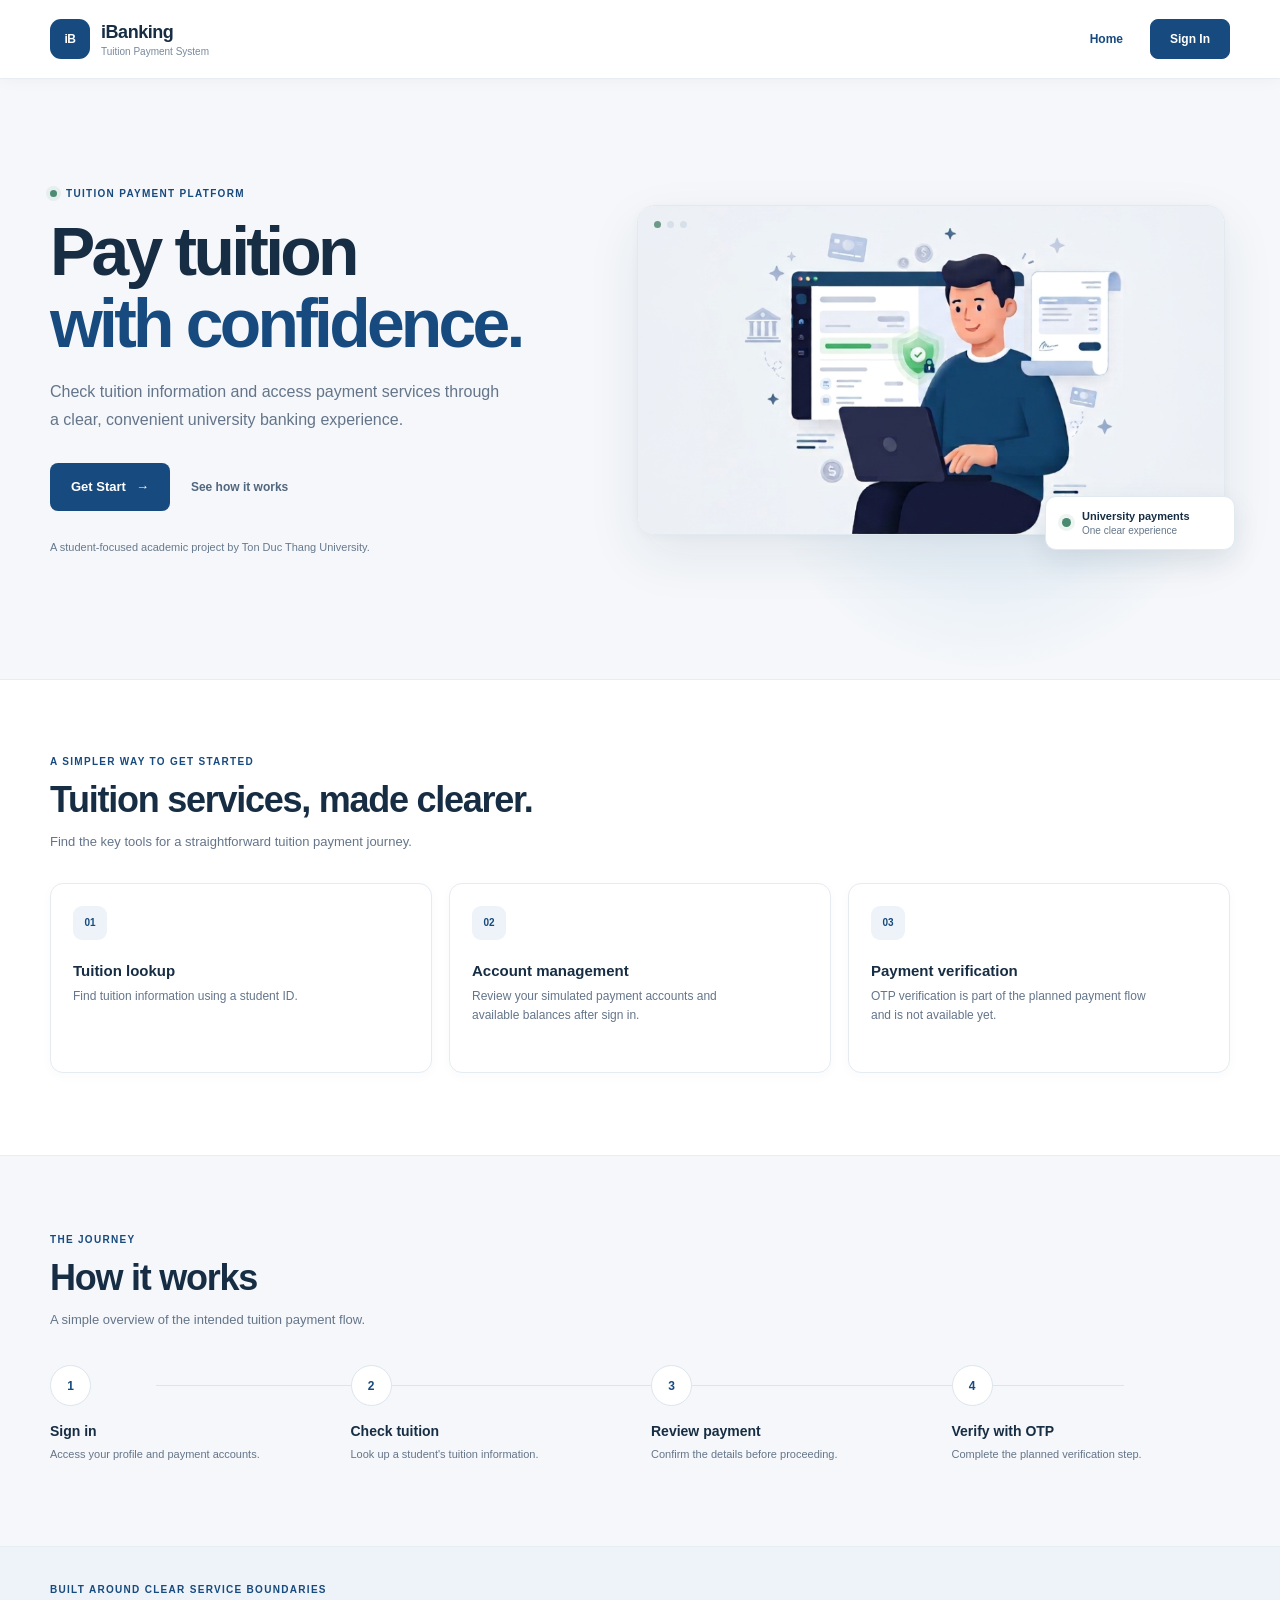
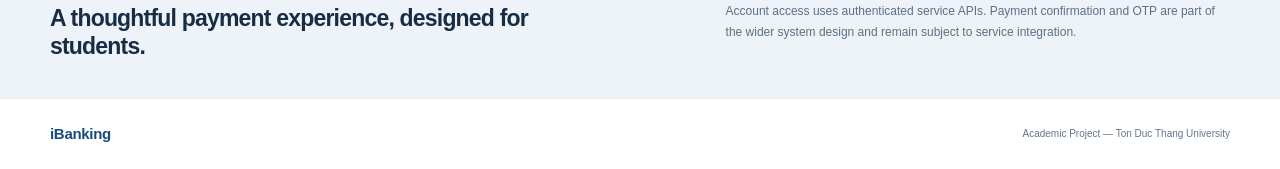
==== commit 3f8aa07d: "fix model" ====
--- a/frontend/index.html
+++ b/frontend/index.html
@@ -86,8 +86,8 @@
 			<ol class="landing-steps">
 				<li><span class="landing-step-number">1</span><div><h3>Sign in</h3><p>Access your profile and payment accounts.</p></div></li>
 				<li><span class="landing-step-number">2</span><div><h3>Check tuition</h3><p>Look up a student's tuition information.</p></div></li>
-				<li><span class="landing-step-number">3</span><div><h3>Review payment</h3><p>Confirm the details before proceeding.</p><small>Planned</small></div></li>
-				<li><span class="landing-step-number">4</span><div><h3>Verify with OTP</h3><p>Complete the planned verification step.</p><small>Planned</small></div></li>
+				<li><span class="landing-step-number">3</span><div><h3>Review payment</h3><p>Confirm the details before proceeding.</p></div></li>
+				<li><span class="landing-step-number">4</span><div><h3>Verify with OTP</h3><p>Complete the planned verification step.</p></div></li>
 			</ol>
 		</section>
 
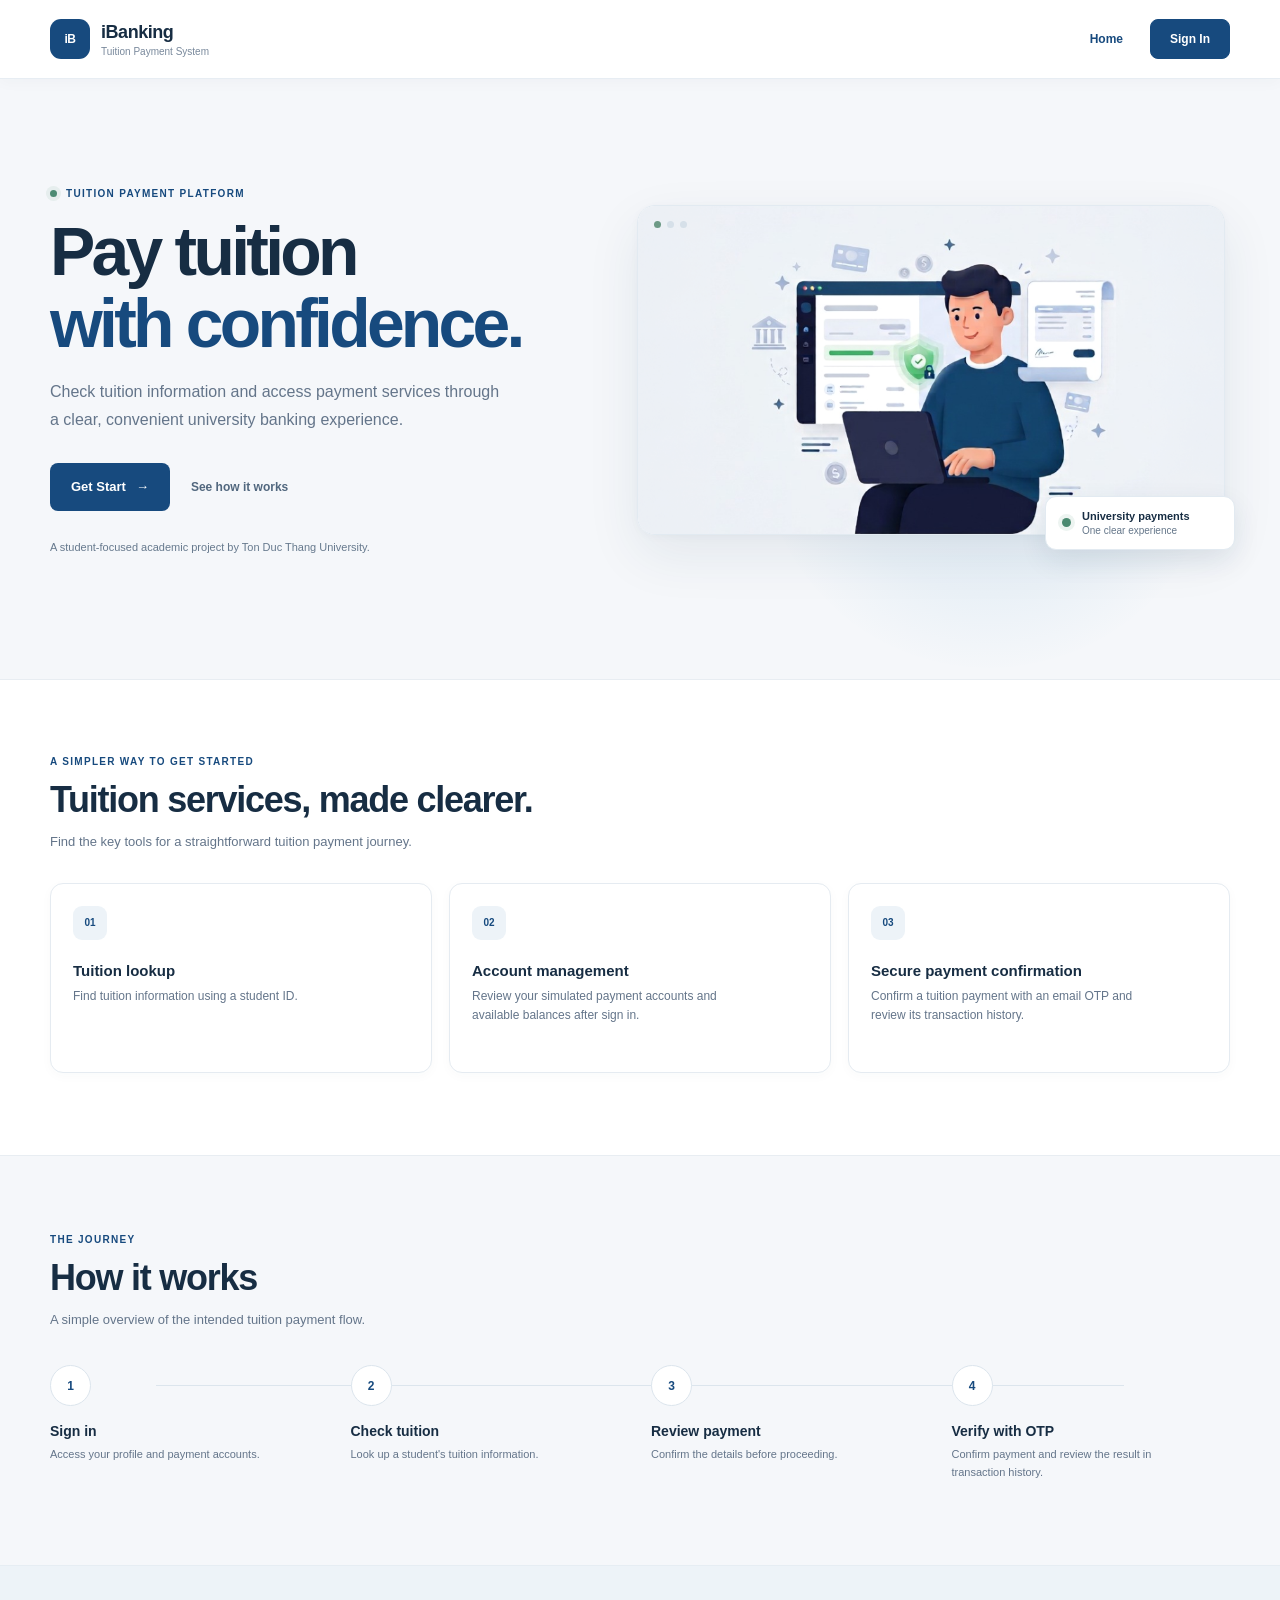
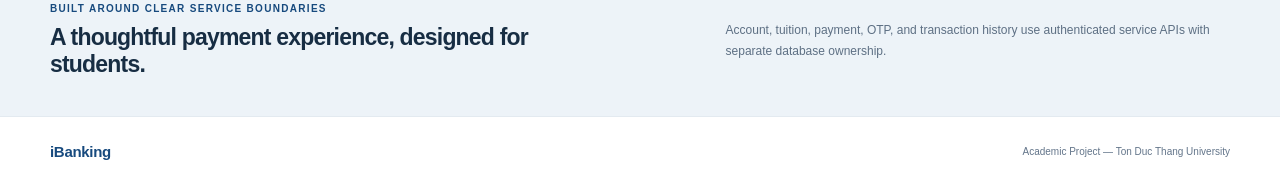
==== commit 6a93f5e5: "demo lan 1" ====
--- a/frontend/index.html
+++ b/frontend/index.html
@@ -68,10 +68,10 @@
 						<h3>Account management</h3>
 						<p>Review your simulated payment accounts and available balances after sign in.</p>
 					</article>
-					<article class="landing-feature-card landing-feature-planned">
+					<article class="landing-feature-card">
 						<span class="landing-feature-index">03</span>
-						<h3>Payment verification</h3>
-						<p>OTP verification is part of the planned payment flow and is not available yet.</p>
+						<h3>Secure payment confirmation</h3>
+						<p>Confirm a tuition payment with an email OTP and review its transaction history.</p>
 					</article>
 				</div>
 			</div>
@@ -87,14 +87,14 @@
 				<li><span class="landing-step-number">1</span><div><h3>Sign in</h3><p>Access your profile and payment accounts.</p></div></li>
 				<li><span class="landing-step-number">2</span><div><h3>Check tuition</h3><p>Look up a student's tuition information.</p></div></li>
 				<li><span class="landing-step-number">3</span><div><h3>Review payment</h3><p>Confirm the details before proceeding.</p></div></li>
-				<li><span class="landing-step-number">4</span><div><h3>Verify with OTP</h3><p>Complete the planned verification step.</p></div></li>
+				<li><span class="landing-step-number">4</span><div><h3>Verify with OTP</h3><p>Confirm payment and review the result in transaction history.</p></div></li>
 			</ol>
 		</section>
 
 		<section class="landing-trust">
 			<div class="container landing-trust-inner">
 				<div><p class="landing-kicker">Built around clear service boundaries</p><h2>A thoughtful payment experience, designed for students.</h2></div>
-				<p>Account access uses authenticated service APIs. Payment confirmation and OTP are part of the wider system design and remain subject to service integration.</p>
+				<p>Account, tuition, payment, OTP, and transaction history use authenticated service APIs with separate database ownership.</p>
 			</div>
 		</section>
 	</main>
--- a/frontend/css/style.css
+++ b/frontend/css/style.css
@@ -173,6 +173,17 @@
 .confirmation-check { display: flex; gap: 9px; align-items: flex-start; margin: 15px 0 12px; color: #626d79; font-size: 11px; line-height: 1.5; cursor: pointer; }
 .confirmation-check input { flex: 0 0 auto; margin-top: 2px; accent-color: var(--primary); }
 .tuition-note { margin: 9px 0 0; color: #89929d; font-size: 10px; line-height: 1.5; }
+.otp-section, .payment-success { margin-top: 20px; padding: 20px; border: 1px solid var(--border); border-radius: 9px; background: #f8fafc; }
+.otp-section h3, .payment-success h3 { margin-bottom: 7px; color: #263241; }
+.otp-section > p { font-size: 12px; }
+.otp-form { display: flex; flex-wrap: wrap; align-items: end; gap: 10px; }
+.otp-form label { flex-basis: 100%; color: #53606e; font-size: 12px; font-weight: 600; }
+.otp-form input { width: 180px; height: 44px; padding: 0 13px; border: 1px solid #d5dbe3; border-radius: 7px; font: inherit; font-size: 18px; letter-spacing: .25em; }
+.otp-form input:focus { outline: none; border-color: #6692bc; box-shadow: 0 0 0 3px #174a7e14; }
+.secondary-button { border: 1px solid var(--primary); background: white; color: var(--primary); }
+.secondary-button:hover:not(:disabled) { background: var(--primary-light); }
+.payment-success .tuition-detail-grid { margin-top: 15px; }
+.history-button { margin-top: 15px; }
 .tuition-page .hidden { display: none !important; }
 
 @media (max-width: 850px) {
